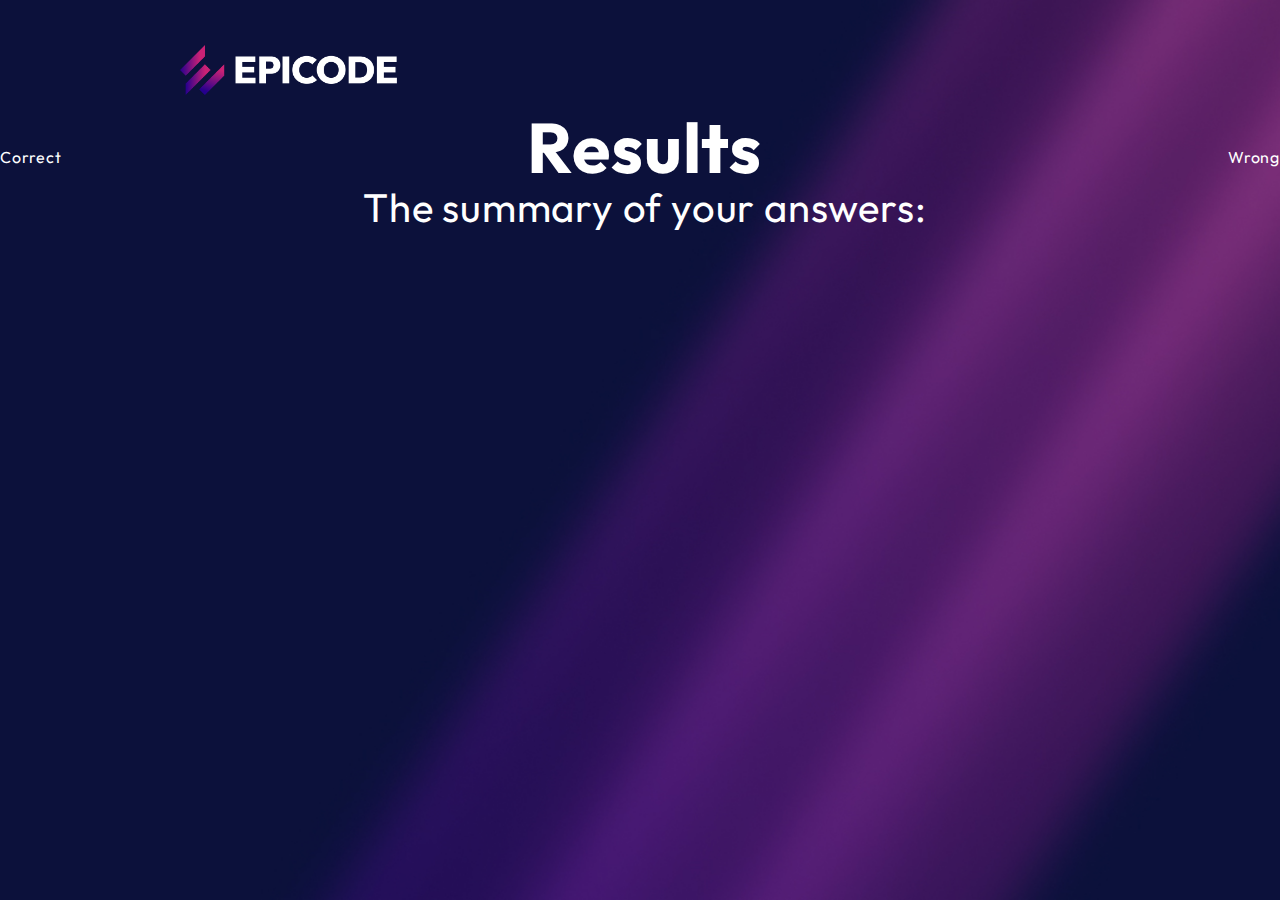
==== progetto/pagina3/index.html @ a6a2d515 "pagina3" ====
<!DOCTYPE html>
<html lang="en">

<head>
    <meta charset="UTF-8">
    <meta http-equiv="X-UA-Compatible" content="IE=edge">
    <meta name="viewport" content="width=device-width, initial-scale=1.0">
    <title>Document</title>
    <link rel="stylesheet" href="../pagina4/css/reset.css">
    <link rel="preconnect" href="https://fonts.gstatic.com" crossorigin>
    <link href="https://fonts.googleapis.com/css2?family=Outfit:wght@300;400;700&display=swap" rel="stylesheet">
    <link rel="stylesheet" href="css/style.css">

</head>

<body>
    <img id="logo" src="/progetto/assets/epicode_logo.png" alt="epicode_logo">
    <div id="container">
        <div id="correctAns">
            <h3>Correct</h3>
        </div>


        <div id="center">
            <div>
                <h1 id="heading1">Results</h1>
                <h2 id="heading2">The summary of your answers:</h2>
            </div>
        </div>

        <div id="WrongAns">
            <h3>Wrong</h3>
        </div>
    </div>
</body>

</html>
---- progetto/pagina3/css/style.css ----
body {
  font-family: "Outfit", sans-serif;
  background-image: url(/progetto/assets/bg.jpg);
  background-repeat: no-repeat;
  background-size: cover;
  background-attachment: fixed;
  background-position: center center;
  letter-spacing: 0.05em;
}
#container {
  display: flex;
  color: white;
  text-align: center;
  align-items: center;
  justify-content: space-between;
}
#logo {
  height: 50px;
  margin-top: 45px;
  margin-left: 180px;
}
#center {
  align-self: center;
}
#heading1 {
  font-weight: bold;
  font-size: 70px;
  line-height: 100px;
}
#heading2 {
  line-height: 20px;
  font-size: 40px;
}
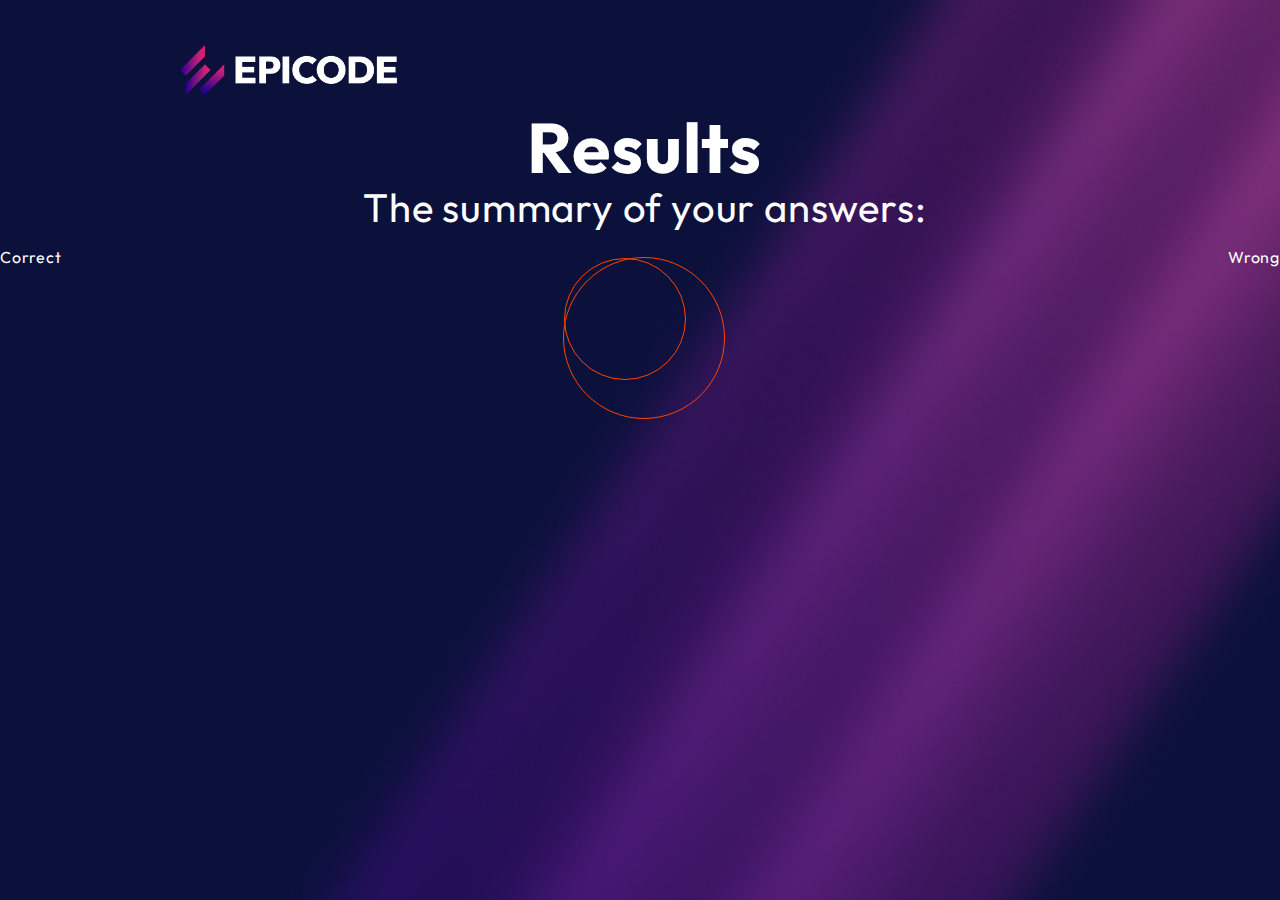
==== commit 481593fb: "modifica pagina2" ====
--- a/progetto/pagina3/index.html
+++ b/progetto/pagina3/index.html
@@ -6,6 +6,7 @@
     <meta http-equiv="X-UA-Compatible" content="IE=edge">
     <meta name="viewport" content="width=device-width, initial-scale=1.0">
     <title>Document</title>
+    <link rel="stylesheet" href="css/reset.css">
     <link rel="stylesheet" href="../pagina4/css/reset.css">
     <link rel="preconnect" href="https://fonts.gstatic.com" crossorigin>
     <link href="https://fonts.googleapis.com/css2?family=Outfit:wght@300;400;700&display=swap" rel="stylesheet">
@@ -26,6 +27,13 @@
                 <h1 id="heading1">Results</h1>
                 <h2 id="heading2">The summary of your answers:</h2>
             </div>
+            <div class="skill">
+                <div class="out">
+                    <div class="in">
+
+                    </div>
+                </div>
+            </div>
         </div>
 
         <div id="WrongAns">
--- a/progetto/pagina3/css/style.css
+++ b/progetto/pagina3/css/style.css
@@ -21,6 +21,7 @@
 }
 #center {
   align-self: center;
+  justify-content: center;
 }
 #heading1 {
   font-weight: bold;
@@ -31,3 +32,24 @@
   line-height: 20px;
   font-size: 40px;
 }
+.skill {
+  width: 160px;
+  height: 160px;
+
+  position: relative;
+  right: -200px;
+  margin-top: 40px;
+}
+.out {
+  height: 160px;
+  width: 160px;
+
+  border: 1px solid orangered;
+  border-radius: 50%;
+}
+.in {
+  height: 120px;
+  width: 120px;
+  border: 1px solid orangered;
+  border-radius: 50%;
+}
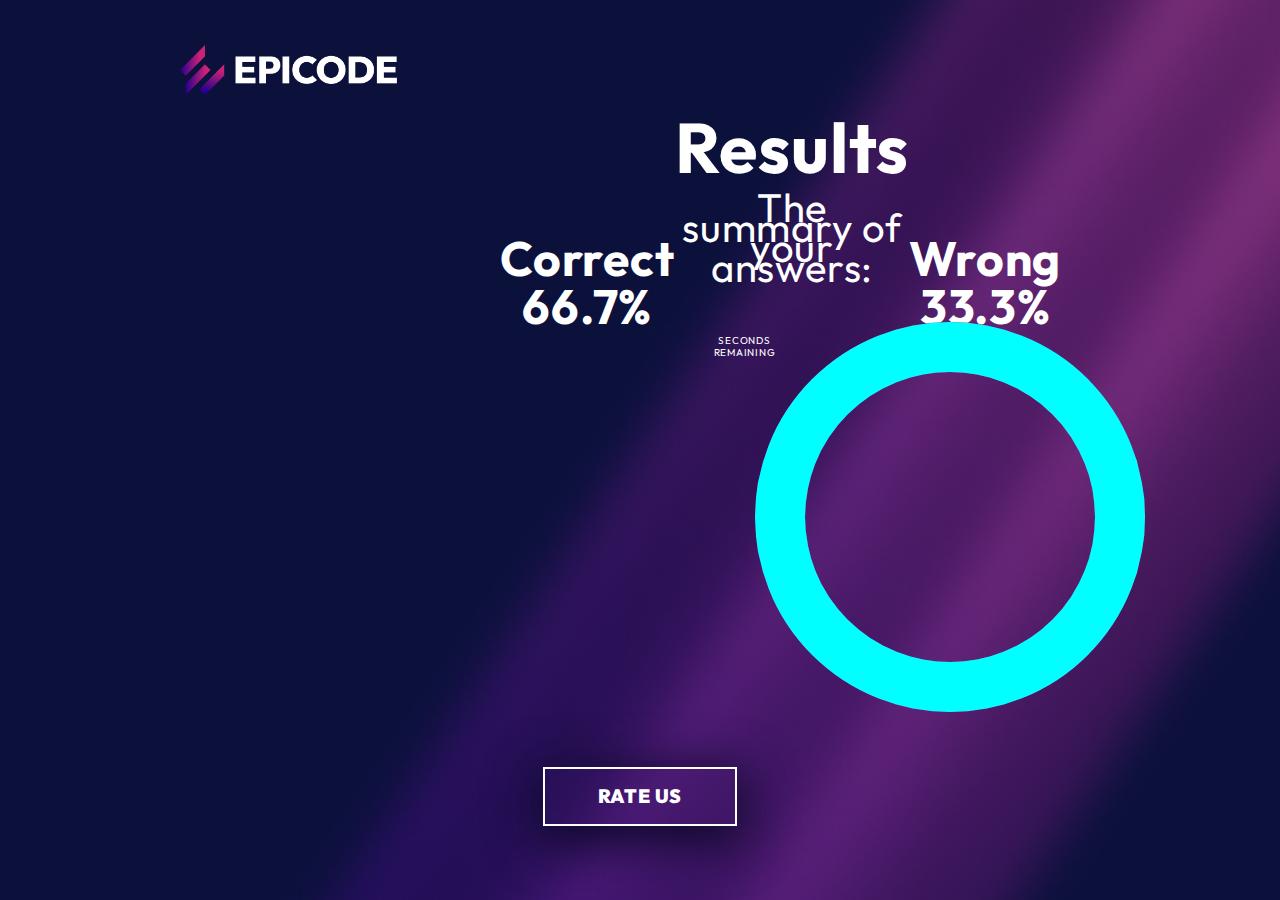
==== commit fefabceb: "pagina3" ====
--- a/progetto/pagina3/index.html
+++ b/progetto/pagina3/index.html
@@ -5,9 +5,8 @@
     <meta charset="UTF-8">
     <meta http-equiv="X-UA-Compatible" content="IE=edge">
     <meta name="viewport" content="width=device-width, initial-scale=1.0">
-    <title>Document</title>
+    <title>Results Quiz</title>
     <link rel="stylesheet" href="css/reset.css">
-    <link rel="stylesheet" href="../pagina4/css/reset.css">
     <link rel="preconnect" href="https://fonts.gstatic.com" crossorigin>
     <link href="https://fonts.googleapis.com/css2?family=Outfit:wght@300;400;700&display=swap" rel="stylesheet">
     <link rel="stylesheet" href="css/style.css">
@@ -19,6 +18,7 @@
     <div id="container">
         <div id="correctAns">
             <h3>Correct</h3>
+            <h3>66.7%</h3>
         </div>
 
 
@@ -27,19 +27,34 @@
                 <h1 id="heading1">Results</h1>
                 <h2 id="heading2">The summary of your answers:</h2>
             </div>
-            <div class="skill">
-                <div class="out">
-                    <div class="in">
+            <div id="orologio">
+                <svg id="bg-trasp">
+                    <circle r="170" cx="200" cy="200">
 
-                    </div>
-                </div>
+                    </circle>
+                </svg>
+                <svg id="blue">
+                    <circle r="170" cx="200" cy="200">
+
+                    </circle>
+                </svg>
+
+                <span class="timer-text">SECONDS</span>
+
+                <span class="timer-text">REMAINING</span>
             </div>
         </div>
 
         <div id="WrongAns">
             <h3>Wrong</h3>
+            <h3>33.3%</h3>
+
+
         </div>
     </div>
+    <footer id="footer-rate">
+        <a id="btn-rate" href="../pagina4/index.html">RATE US</a>
+    </footer>
 </body>
 
 </html>--- a/progetto/pagina3/css/style.css
+++ b/progetto/pagina3/css/style.css
@@ -7,6 +7,7 @@
   background-position: center center;
   letter-spacing: 0.05em;
 }
+
 #container {
   display: flex;
   color: white;
@@ -32,24 +33,105 @@
   line-height: 20px;
   font-size: 40px;
 }
-.skill {
-  width: 160px;
-  height: 160px;
 
+#correctAns,
+#WrongAns {
+  font-size: 3rem;
+  margin-top: 50px;
+  font-weight: 700;
+}
+
+#correctAns {
+  margin-left: 500px;
+}
+
+#WrongAns {
+  padding-right: 500px;
+}
+
+#orologio {
   position: relative;
-  right: -200px;
+  height: 140px;
+  width: 140px;
+  text-align: center;
+  display: flex;
+  flex-direction: column;
+  justify-content: center;
+  gap: 2px;
+}
+
+.timer-text {
+  color: white;
+  font-size: 10px;
+}
+
+svg {
   margin-top: 40px;
+  margin-left: 75px;
+  position: absolute;
+  top: 0;
+  left: 0;
+  width: 400px;
+  height: 400px;
+  transform: rotateY(-180deg) rotateZ(-90deg);
 }
-.out {
-  height: 160px;
-  width: 160px;
 
-  border: 1px solid orangered;
-  border-radius: 50%;
+svg#blue circle {
+  stroke-dasharray: 1140.4px;
+  stroke-dashoffset: 0px;
+  stroke-width: 50px;
+  stroke: #00ffff;
+  fill: none;
+  position: absolute;
+  z-index: 10;
+  animation: anim 2s linear forwards;
 }
-.in {
-  height: 120px;
-  width: 120px;
-  border: 1px solid orangered;
-  border-radius: 50%;
+
+svg#bg-trasp circle {
+  stroke-dasharray: 1145px;
+  stroke-dasharray: 1145px;
+  stroke-dashoffset: px;
+  stroke-width: 50px;
+  stroke: #c2128d;
+
+  position: absolute;
+  z-index: 5;
+  fill: none;
 }
+
+@keyframes anim {
+  100% {
+    stroke-dashoffset: 1145px;
+  }
+}
+
+#footer-rate {
+  display: flex;
+  flex-direction: column;
+  justify-content: center;
+  align-items: center;
+}
+
+#btn-rate {
+  margin-top: 350px;
+  display: flex;
+  flex-direction: row;
+  justify-content: center;
+  align-items: center;
+  text-decoration: none;
+  padding: 18px 50px;
+  width: 90px;
+  background-color: rgb(3, 3, 59, 0);
+  color: white;
+  font-size: 1.2rem;
+  font-weight: 900;
+  border: 2px solid white;
+  box-shadow: 0 10px 50px 5px rgb(11, 8, 39);
+}
+
+#btn-rate:hover {
+  background-color: #00ffff;
+  box-shadow: 0 10px 50px 5px #00ffff;
+  color: rgb(26, 26, 68);
+  border: none;
+}
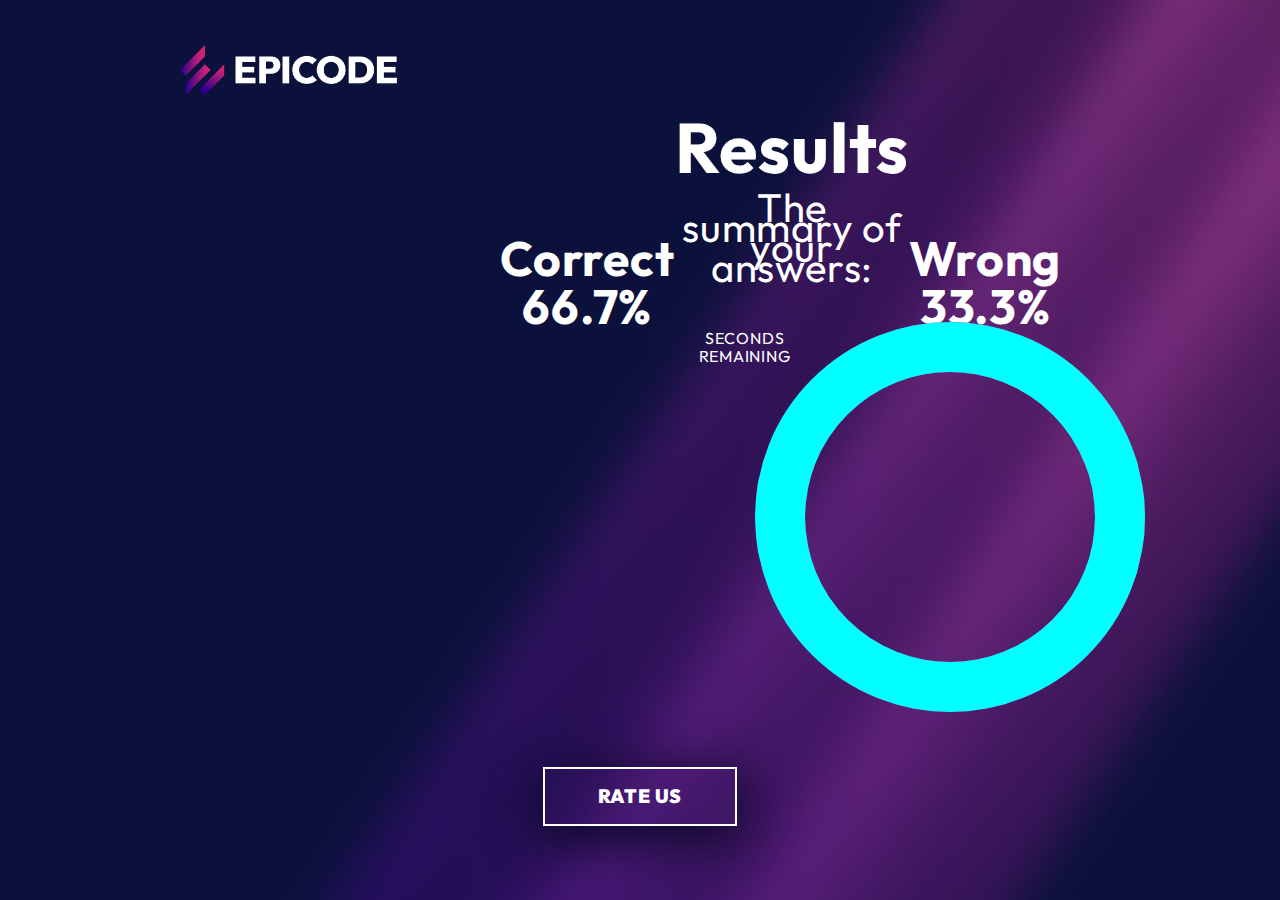
==== commit 1b0e1d67: "cookies" ====
--- a/progetto/pagina3/index.html
+++ b/progetto/pagina3/index.html
@@ -39,10 +39,11 @@
                     </circle>
                 </svg>
 
-                <span class="timer-text">SECONDS</span>
 
-                <span class="timer-text">REMAINING</span>
+                <span class="text1">SECONDS</span>
+                <span class="text2">REMAINING</span>
             </div>
+
         </div>
 
         <div id="WrongAns">
@@ -56,5 +57,6 @@
         <a id="btn-rate" href="../pagina4/index.html">RATE US</a>
     </footer>
 </body>
+<script src="js/script.js"></script>
 
 </html>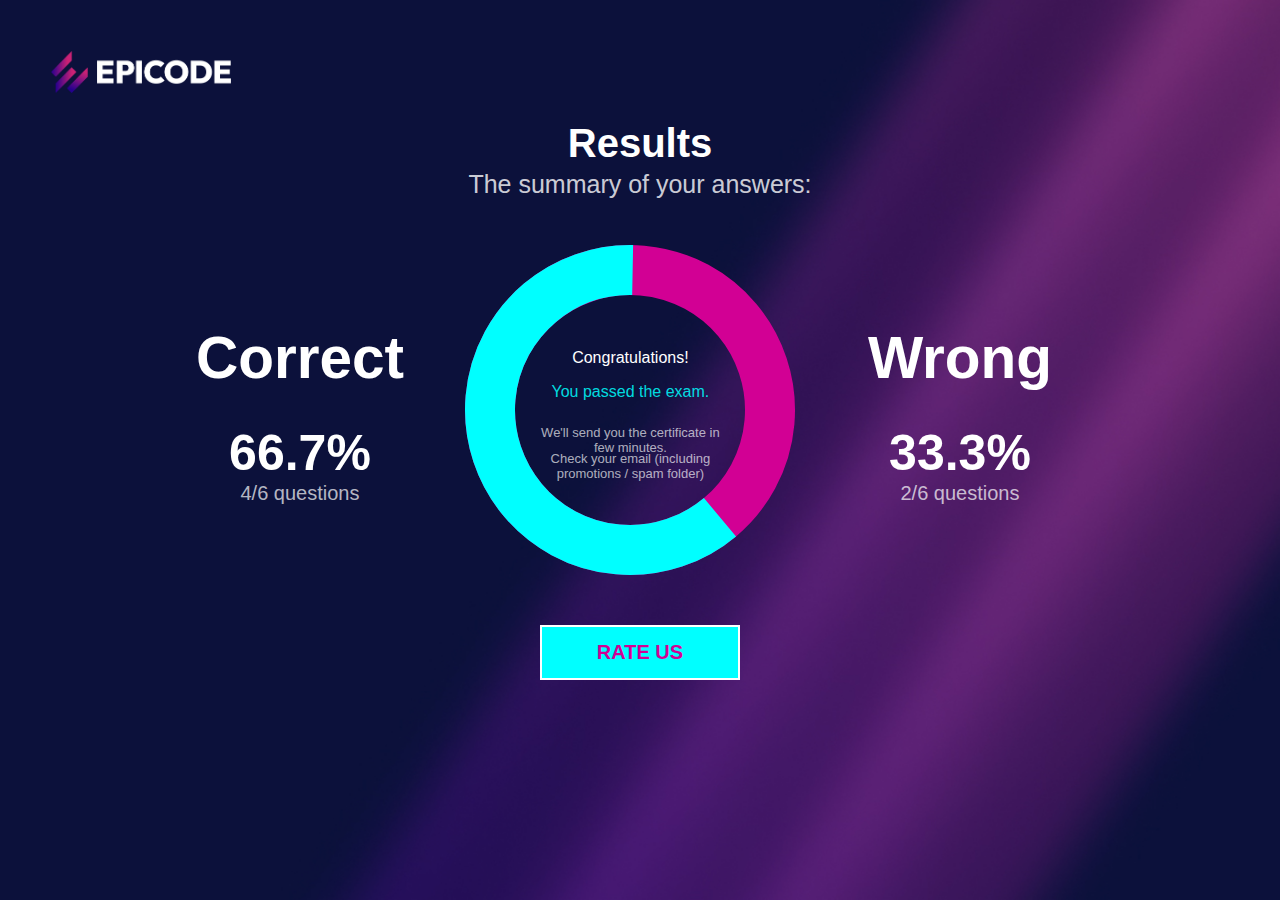
==== commit 97c9d99e: "pagina3" ====
--- a/progetto/pagina3/index.html
+++ b/progetto/pagina3/index.html
@@ -2,61 +2,75 @@
 <html lang="en">
 
 <head>
-    <meta charset="UTF-8">
-    <meta http-equiv="X-UA-Compatible" content="IE=edge">
-    <meta name="viewport" content="width=device-width, initial-scale=1.0">
-    <title>Results Quiz</title>
-    <link rel="stylesheet" href="css/reset.css">
-    <link rel="preconnect" href="https://fonts.gstatic.com" crossorigin>
-    <link href="https://fonts.googleapis.com/css2?family=Outfit:wght@300;400;700&display=swap" rel="stylesheet">
-    <link rel="stylesheet" href="css/style.css">
+    <meta charset="UTF-8" />
+    <meta http-equiv="X-UA-Compatible" content="IE=edge" />
+    <meta name="viewport" content="width=device-width, initial-scale=1.0" />
+    <title>Results</title>
+
+    <link rel="stylesheet" href="css/style.css" />
 
 </head>
 
 <body>
-    <img id="logo" src="/progetto/assets/epicode_logo.png" alt="epicode_logo">
-    <div id="container">
-        <div id="correctAns">
-            <h3>Correct</h3>
-            <h3>66.7%</h3>
+
+
+    <header class="logo">
+        <img src="/progetto/assets/epicode_logo.png" class="logo" alt="epicodeLogo" />
+    </header>
+
+
+
+    <main class="container">
+
+        <div>
+            <h1 class="titolo">Results</h1>
+            <h2 class="sottotitolo">The summary of your answers:</h2>
         </div>
 
 
-        <div id="center">
-            <div>
-                <h1 id="heading1">Results</h1>
-                <h2 id="heading2">The summary of your answers:</h2>
-            </div>
-            <div id="orologio">
-                <svg id="bg-trasp">
-                    <circle r="170" cx="200" cy="200">
 
-                    </circle>
-                </svg>
-                <svg id="blue">
-                    <circle r="170" cx="200" cy="200">
+        <div id="answerCorrect">
+            <h3>Correct</h3>
+            <p id="perc_giusta">66.7%</p>
+            <p id="domande_giuste">4/6 questions</p>
+        </div>
 
-                    </circle>
-                </svg>
+        <div class="cerchio_1">
 
 
-                <span class="text1">SECONDS</span>
-                <span class="text2">REMAINING</span>
+            <svg id="cerchio">
+                <circle r="140" cx="50%" cy="50%" stroke="#D20094" fill="none" stroke-width="50" stroke-linecap="butt"
+                    stroke-dasharray="880, 880"></circle>
+                <circle id="valutazione" r="140" cx="50%" cy="50%" stroke="#00FFFF" fill="none" stroke-width="50"
+                    stroke-linecap="butt" stroke-dasharray="540, 880"></circle>
+            </svg>
+            <div style="position: relative">
+                <div id="circle-text">
+                    <p class="Text1">Congratulations!</p>
+                    <p class="Text1" id="Text2">You passed the exam.</p>
+                    <p class="Small_Text">
+                        We'll send you the certificate in few minutes.
+                    </p>
+                    <p class="Small_Text" id="Small_Text2">
+                        Check your email (including promotions / spam folder)
+                    </p>
+                </div>
             </div>
-
         </div>
 
-        <div id="WrongAns">
+        <div id="answerWrong">
             <h3>Wrong</h3>
-            <h3>33.3%</h3>
+            <p id="perc_sbagliata">33.3%</p>
+            <p id="domande_sbagliate">2/6 questions</p>
+        </div>
 
 
+
+        <div class="tasto">
+            <a href="feedback.html"> <button class="btn-rate" type="button">RATE US</button> </a>
         </div>
-    </div>
-    <footer id="footer-rate">
-        <a id="btn-rate" href="../pagina4/index.html">RATE US</a>
-    </footer>
+    </main>
+    <script src="javascript/results.js"></script>
 </body>
-<script src="js/script.js"></script>
 
 </html>--- a/progetto/pagina3/css/style.css
+++ b/progetto/pagina3/css/style.css
@@ -1,136 +1,135 @@
 body {
   font-family: "Outfit", sans-serif;
-  background-image: url(/progetto/assets/bg.jpg);
+  color: white;
+  background-image: url("/progetto/assets/bg.jpg");
   background-repeat: no-repeat;
   background-size: cover;
-  background-attachment: fixed;
-  background-position: center center;
-  letter-spacing: 0.05em;
+  overflow: hidden;
+}
+.logo {
+  padding-top: 3%;
+  padding-left: 3%;
+  width: 180px;
+}
+.container {
+  margin-left: auto;
+  margin-right: auto;
+  width: 980px;
+  height: auto;
+}
+.sottotitolo {
+  display: flex;
+  align-items: center;
+  justify-content: center;
+  color: rgba(255, 255, 255, 0.799);
+  font-size: 25px;
+  font-weight: 200;
+  line-height: 0;
+  padding-bottom: 30px;
+}
+.titolo {
+  color: white;
+  font-family: "Outfit", sans-serif;
+  display: flex;
+  align-items: center;
+  justify-content: center;
+  height: 40px;
+  font-size: 40px;
+  font-weight: bold;
+  padding-bottom: none;
+  margin-bottom: 0;
+}
+#perc_giusta,
+#perc_sbagliata {
+  color: white;
+
+  font-size: 50px;
+  font-weight: 600;
+  font-family: "Outfit", sans-serif;
+  margin-top: -25px;
 }
 
-#container {
-  display: flex;
-  color: white;
+#domande_giuste,
+#domande_sbagliate {
+  color: rgba(255, 255, 255, 0.711);
+  font-family: "Outfit", sans-serif;
+  font-size: 20px;
+  margin-top: -50px;
+}
+#answerCorrect {
   text-align: center;
-  align-items: center;
-  justify-content: space-between;
+  float: left;
+  font-size: 50px;
+  width: 300px;
+  height: 360px;
+  padding-top: 30px;
 }
-#logo {
-  height: 50px;
-  margin-top: 45px;
-  margin-left: 180px;
+.cerchio_1 {
+  text-align: center;
+  float: left;
+  width: 360px;
+  height: 350px;
 }
-#center {
-  align-self: center;
-  justify-content: center;
+#answerWrong {
+  font-size: 50px;
+  text-align: center;
+  float: left;
+  width: 300px;
+  height: 360px;
+  padding-top: 30px;
 }
-#heading1 {
-  font-weight: bold;
-  font-size: 70px;
-  line-height: 100px;
-}
-#heading2 {
-  line-height: 20px;
-  font-size: 40px;
+#cerchio {
+  width: 100%;
+  height: 100%;
+  transform: rotate(50deg);
 }
 
-#correctAns,
-#WrongAns {
-  font-size: 3rem;
-  margin-top: 50px;
-  font-weight: 700;
+#circle-text {
+  position: absolute;
+  top: -16em;
+  left: 0.05em;
+  right: 0;
+  font-family: Arial, Helvetica, sans-serif;
+  margin-left: 80px;
+  margin-right: 80px;
+}
+.Text {
+  font-size: 18px;
+  line-height: 0;
+  font-weight: 500;
+  color: white;
 }
 
-#correctAns {
-  margin-left: 500px;
+#Text2 {
+  color: #00ffffdc;
 }
 
-#WrongAns {
-  padding-right: 500px;
+.Small_Text {
+  padding-top: 8px;
+  font-size: 13px;
+  color: rgba(255, 255, 255, 0.666);
 }
 
-#orologio {
-  position: relative;
-  height: 140px;
-  width: 140px;
+#Small_Text2 {
+  margin-top: -25px;
+}
+.tasto {
   text-align: center;
-  display: flex;
-  flex-direction: column;
-  justify-content: center;
-  gap: 2px;
+  padding-bottom: 55px;
 }
 
-.timer-text {
-  color: white;
-  font-size: 10px;
+.btn-rate {
+  width: 200px;
+  height: 55px;
+  border: 2px solid white;
+  background: #00ffff;
+  font-size: 20px;
+  font-family: "Outfit", sans-serif;
+  font-weight: bold;
+  color: #d20094;
 }
 
-svg {
-  margin-top: 40px;
-  margin-left: 75px;
-  position: absolute;
-  top: 0;
-  left: 0;
-  width: 400px;
-  height: 400px;
-  transform: rotateY(-180deg) rotateZ(-90deg);
-}
-
-svg#blue circle {
-  stroke-dasharray: 1140.4px;
-  stroke-dashoffset: 0px;
-  stroke-width: 50px;
-  stroke: #00ffff;
-  fill: none;
-  position: absolute;
-  z-index: 10;
-  animation: anim 2s linear forwards;
-}
-
-svg#bg-trasp circle {
-  stroke-dasharray: 1145px;
-  stroke-dasharray: 1145px;
-  stroke-dashoffset: px;
-  stroke-width: 50px;
-  stroke: #c2128d;
-
-  position: absolute;
-  z-index: 5;
-  fill: none;
-}
-
-@keyframes anim {
-  100% {
-    stroke-dashoffset: 1145px;
-  }
-}
-
-#footer-rate {
-  display: flex;
-  flex-direction: column;
-  justify-content: center;
-  align-items: center;
-}
-
-#btn-rate {
-  margin-top: 350px;
-  display: flex;
-  flex-direction: row;
-  justify-content: center;
-  align-items: center;
-  text-decoration: none;
-  padding: 18px 50px;
-  width: 90px;
-  background-color: rgb(3, 3, 59, 0);
-  color: white;
-  font-size: 1.2rem;
-  font-weight: 900;
-  border: 2px solid white;
-  box-shadow: 0 10px 50px 5px rgb(11, 8, 39);
-}
-
-#btn-rate:hover {
-  background-color: #00ffff;
+.btn-rate:hover {
   box-shadow: 0 10px 50px 5px #00ffff;
   color: rgb(26, 26, 68);
   border: none;
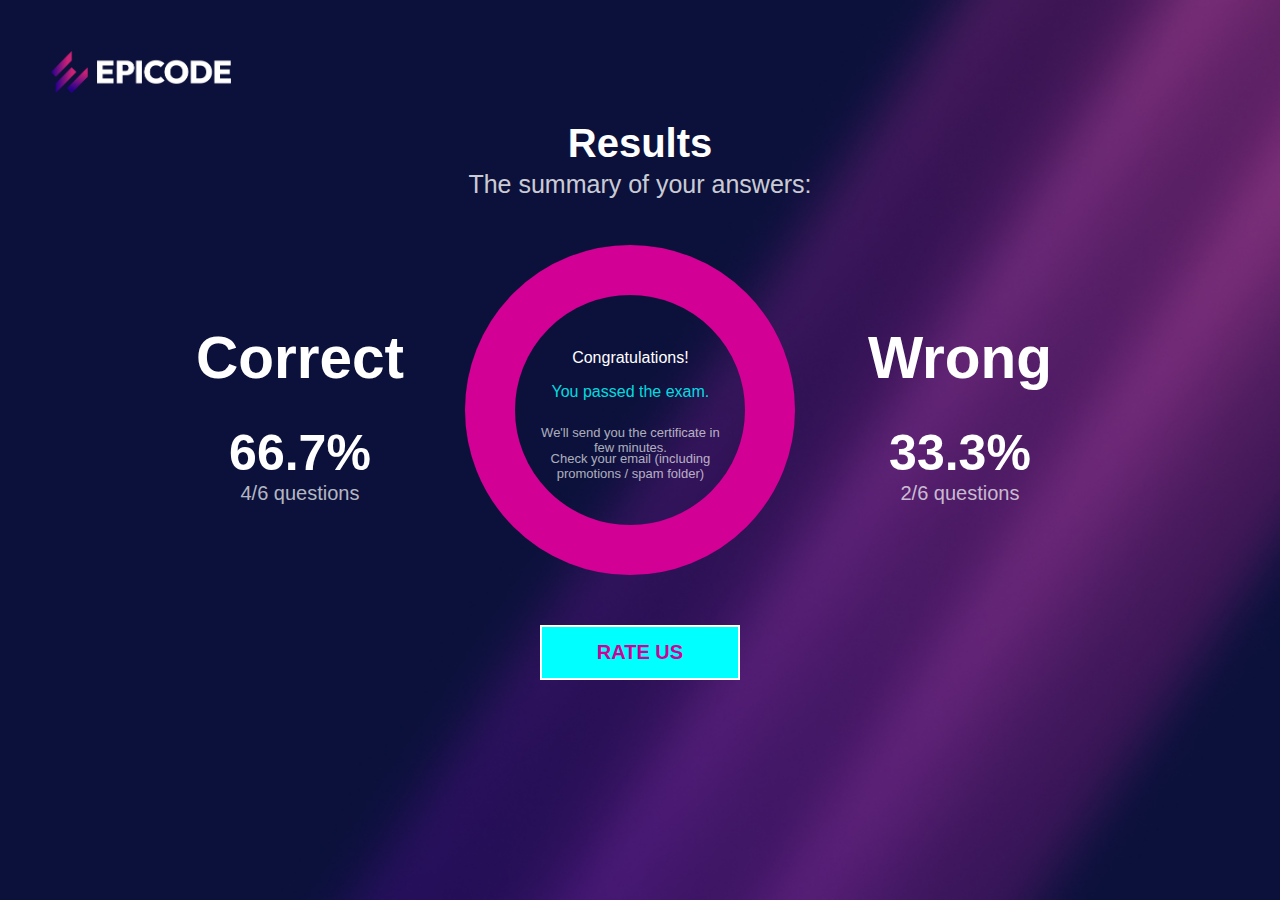
==== commit f4416063: "cerchio result" ====
--- a/progetto/pagina3/index.html
+++ b/progetto/pagina3/index.html
@@ -39,10 +39,8 @@
 
 
             <svg id="cerchio">
-                <circle r="140" cx="50%" cy="50%" stroke="#D20094" fill="none" stroke-width="50" stroke-linecap="butt"
-                    stroke-dasharray="880, 880"></circle>
-                <circle id="valutazione" r="140" cx="50%" cy="50%" stroke="#00FFFF" fill="none" stroke-width="50"
-                    stroke-linecap="butt" stroke-dasharray="540, 880"></circle>
+                <circle id="val_cerchio1" r="140" cx="50%" cy="50%"></circle>
+                <circle id="val_cerchio2" id="valutazione" r="140" cx="50%" cy="50%"></circle>
             </svg>
             <div style="position: relative">
                 <div id="circle-text">
@@ -67,10 +65,10 @@
 
 
         <div class="tasto">
-            <a href="feedback.html"> <button class="btn-rate" type="button">RATE US</button> </a>
+            <a href="../pagina4/index.html"> <button class="btn-rate" type="button">RATE US</button> </a>
         </div>
     </main>
-    <script src="javascript/results.js"></script>
+    <script src="js/script.js"></script>
 </body>
 
 </html>--- a/progetto/pagina3/css/style.css
+++ b/progetto/pagina3/css/style.css
@@ -56,6 +56,7 @@
   font-size: 20px;
   margin-top: -50px;
 }
+
 #answerCorrect {
   text-align: center;
   float: left;
@@ -70,6 +71,20 @@
   width: 360px;
   height: 350px;
 }
+#val_cerchio2 {
+  fill: none;
+  stroke: #00ffff;
+  stroke-width: 50px;
+  stroke-dasharray: 880px;
+  stroke-dashoffset: 880px ;
+}
+
+#val_cerchio1 {
+  fill: none;
+  stroke: #d20094;
+  stroke-width: 50px;
+}
+
 #answerWrong {
   font-size: 50px;
   text-align: center;
@@ -81,7 +96,6 @@
 #cerchio {
   width: 100%;
   height: 100%;
-  transform: rotate(50deg);
 }
 
 #circle-text {
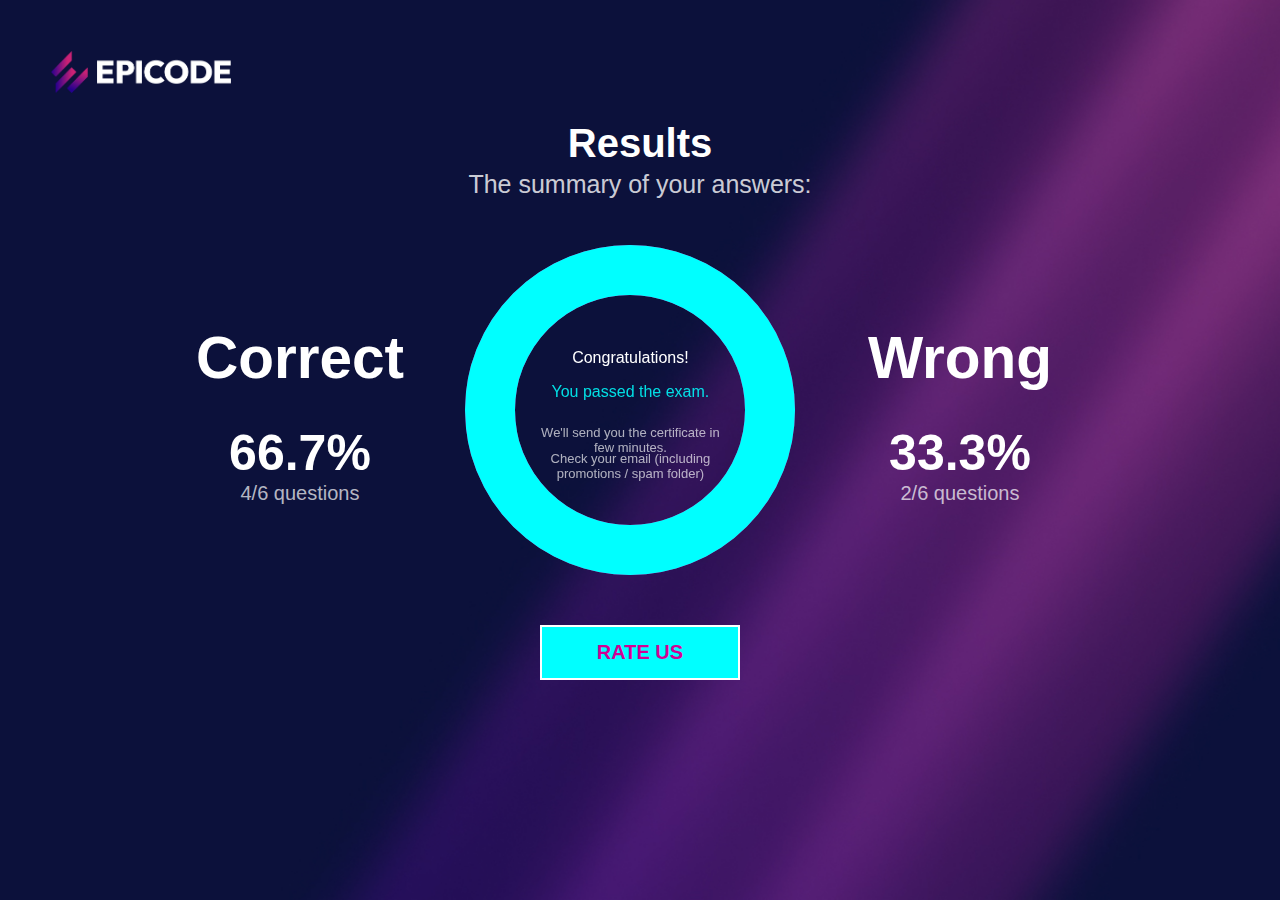
==== commit fa53606e: "sistemando css" ====
--- a/progetto/pagina3/index.html
+++ b/progetto/pagina3/index.html
@@ -40,7 +40,7 @@
 
             <svg id="cerchio">
                 <circle id="val_cerchio1" r="140" cx="50%" cy="50%"></circle>
-                <circle id="val_cerchio2" id="valutazione" r="140" cx="50%" cy="50%"></circle>
+                <circle id="val_cerchio2" r="140" cx="50%" cy="50%"></circle>
             </svg>
             <div style="position: relative">
                 <div id="circle-text">
--- a/progetto/pagina3/css/style.css
+++ b/progetto/pagina3/css/style.css
@@ -6,11 +6,14 @@
   background-size: cover;
   overflow: hidden;
 }
+
+/* logo epicdoe*/
 .logo {
   padding-top: 3%;
   padding-left: 3%;
   width: 180px;
 }
+
 .container {
   margin-left: auto;
   margin-right: auto;
@@ -71,18 +74,25 @@
   width: 360px;
   height: 350px;
 }
+#val_cerchio1 {
+  fill: none;
+  stroke: #d20094;
+  stroke-width: 50px;
+}
+
 #val_cerchio2 {
   fill: none;
   stroke: #00ffff;
   stroke-width: 50px;
   stroke-dasharray: 880px;
-  stroke-dashoffset: 880px ;
+  stroke-dashoffset: 0px;
+  animation: anim 1s linear forwards;
 }
 
-#val_cerchio1 {
-  fill: none;
-  stroke: #d20094;
-  stroke-width: 50px;
+@keyframes anim {
+  100% {
+    stroke-dashoffset: 0 px;
+  }
 }
 
 #answerWrong {
@@ -96,6 +106,7 @@
 #cerchio {
   width: 100%;
   height: 100%;
+  transform: rotateY(-180deg) rotateZ(-90deg);
 }
 
 #circle-text {
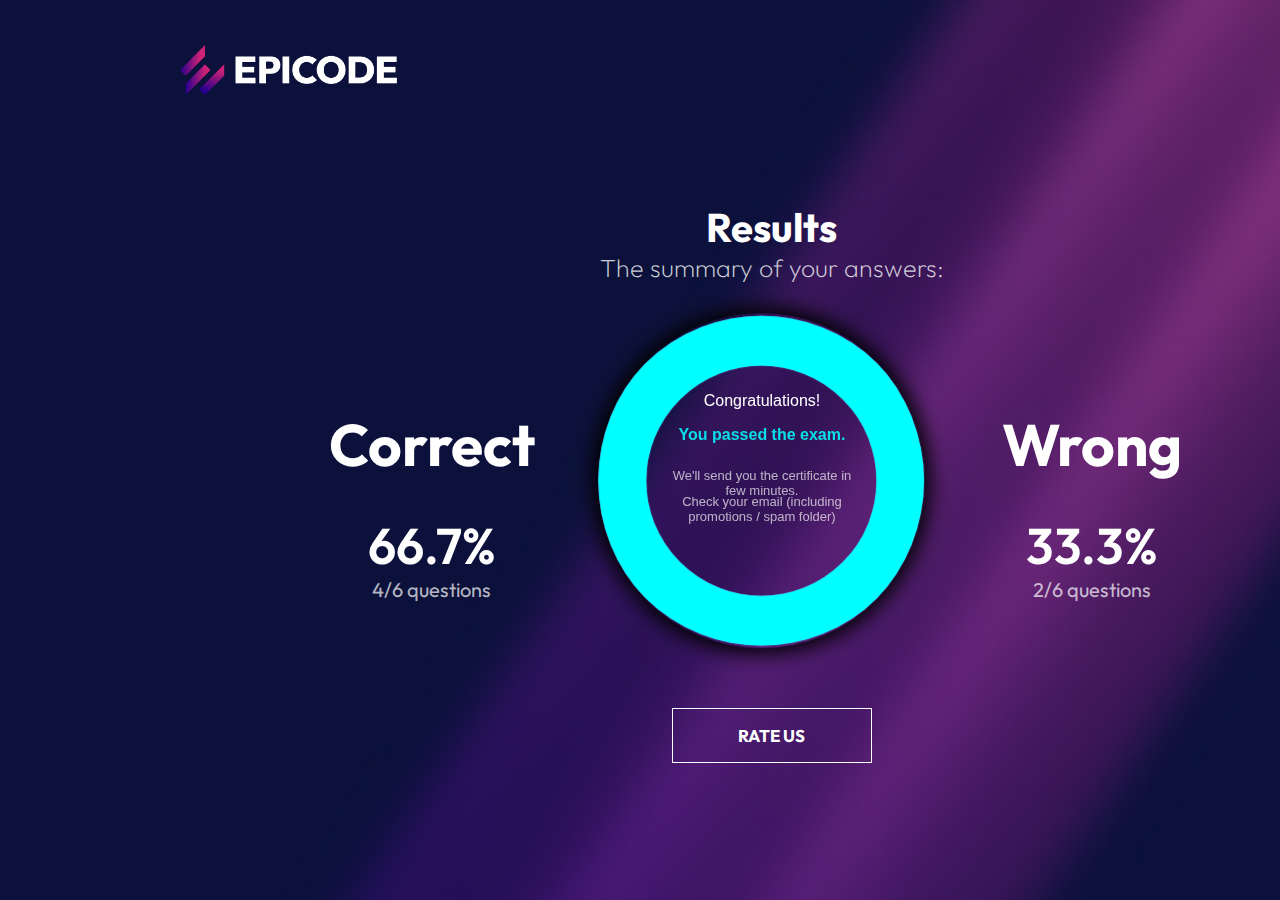
==== commit 2a58783f: "push prima del devasto" ====
--- a/progetto/pagina3/index.html
+++ b/progetto/pagina3/index.html
@@ -8,14 +8,16 @@
     <title>Results</title>
 
     <link rel="stylesheet" href="css/style.css" />
-
+    <link href="https://fonts.googleapis.com/css2?family=Inter&family=Outfit&display=swap" rel="stylesheet" />
 </head>
 
 <body>
 
 
-    <header class="logo">
-        <img src="/progetto/assets/epicode_logo.png" class="logo" alt="epicodeLogo" />
+    <header>
+        <a href="https://epicode.com/it/"><img src="/progetto/assets/epicode_logo.png" alt="epicodeLogo"
+                class="logo" /></a>
+
     </header>
 
 
--- a/progetto/pagina3/css/style.css
+++ b/progetto/pagina3/css/style.css
@@ -5,20 +5,24 @@
   background-repeat: no-repeat;
   background-size: cover;
   overflow: hidden;
+  background-attachment: fixed;
+  font-family: "Outfit", sans-serif;
 }
 
 /* logo epicdoe*/
 .logo {
-  padding-top: 3%;
-  padding-left: 3%;
-  width: 180px;
+  height: 50px;
+  margin-top: 37px;
+  margin-left: 172px;
+  position: absolute;
 }
 
 .container {
-  margin-left: auto;
-  margin-right: auto;
+  top: 20%;
+  left: 22%;
   width: 980px;
   height: auto;
+  position: absolute;
 }
 .sottotitolo {
   display: flex;
@@ -32,7 +36,6 @@
 }
 .titolo {
   color: white;
-  font-family: "Outfit", sans-serif;
   display: flex;
   align-items: center;
   justify-content: center;
@@ -45,17 +48,15 @@
 #perc_giusta,
 #perc_sbagliata {
   color: white;
-
   font-size: 50px;
   font-weight: 600;
-  font-family: "Outfit", sans-serif;
   margin-top: -25px;
 }
 
 #domande_giuste,
 #domande_sbagliate {
   color: rgba(255, 255, 255, 0.711);
-  font-family: "Outfit", sans-serif;
+
   font-size: 20px;
   margin-top: -50px;
 }
@@ -86,12 +87,11 @@
   stroke-width: 50px;
   stroke-dasharray: 880px;
   stroke-dashoffset: 0px;
-  animation: anim 1s linear forwards;
+  animation: anim 2s linear forwards;
 }
-
 @keyframes anim {
-  100% {
-    stroke-dashoffset: 0 px;
+  0% {
+    stroke-dashoffset: 0px;
   }
 }
 
@@ -104,14 +104,15 @@
   padding-top: 30px;
 }
 #cerchio {
-  width: 100%;
-  height: 100%;
+  width: 93%;
+  height: 93%;
   transform: rotateY(-180deg) rotateZ(-90deg);
+  box-shadow: 0px 0px 20px 6px black;
+  border-radius: 50%;
 }
-
 #circle-text {
   position: absolute;
-  top: -16em;
+  top: -17em;
   left: 0.05em;
   right: 0;
   font-family: Arial, Helvetica, sans-serif;
@@ -127,6 +128,7 @@
 
 #Text2 {
   color: #00ffffdc;
+  font-weight: 600;
 }
 
 .Small_Text {
@@ -146,16 +148,19 @@
 .btn-rate {
   width: 200px;
   height: 55px;
-  border: 2px solid white;
-  background: #00ffff;
-  font-size: 20px;
+  border: 1px solid white;
+  background-color: transparent;
+  font-size: 17px;
   font-family: "Outfit", sans-serif;
   font-weight: bold;
-  color: #d20094;
+  color: white;
+  transition: all 0.07s ease-in-out;
 }
-
 .btn-rate:hover {
-  box-shadow: 0 10px 50px 5px #00ffff;
+  box-shadow: 0 0px 5px 3px #00ffff;
   color: rgb(26, 26, 68);
-  border: none;
+  border: transparent;
+  background-color: #00ffff;
+  cursor: pointer;
+  transform: scaleY(1.15) scaleX(1.15);
 }
